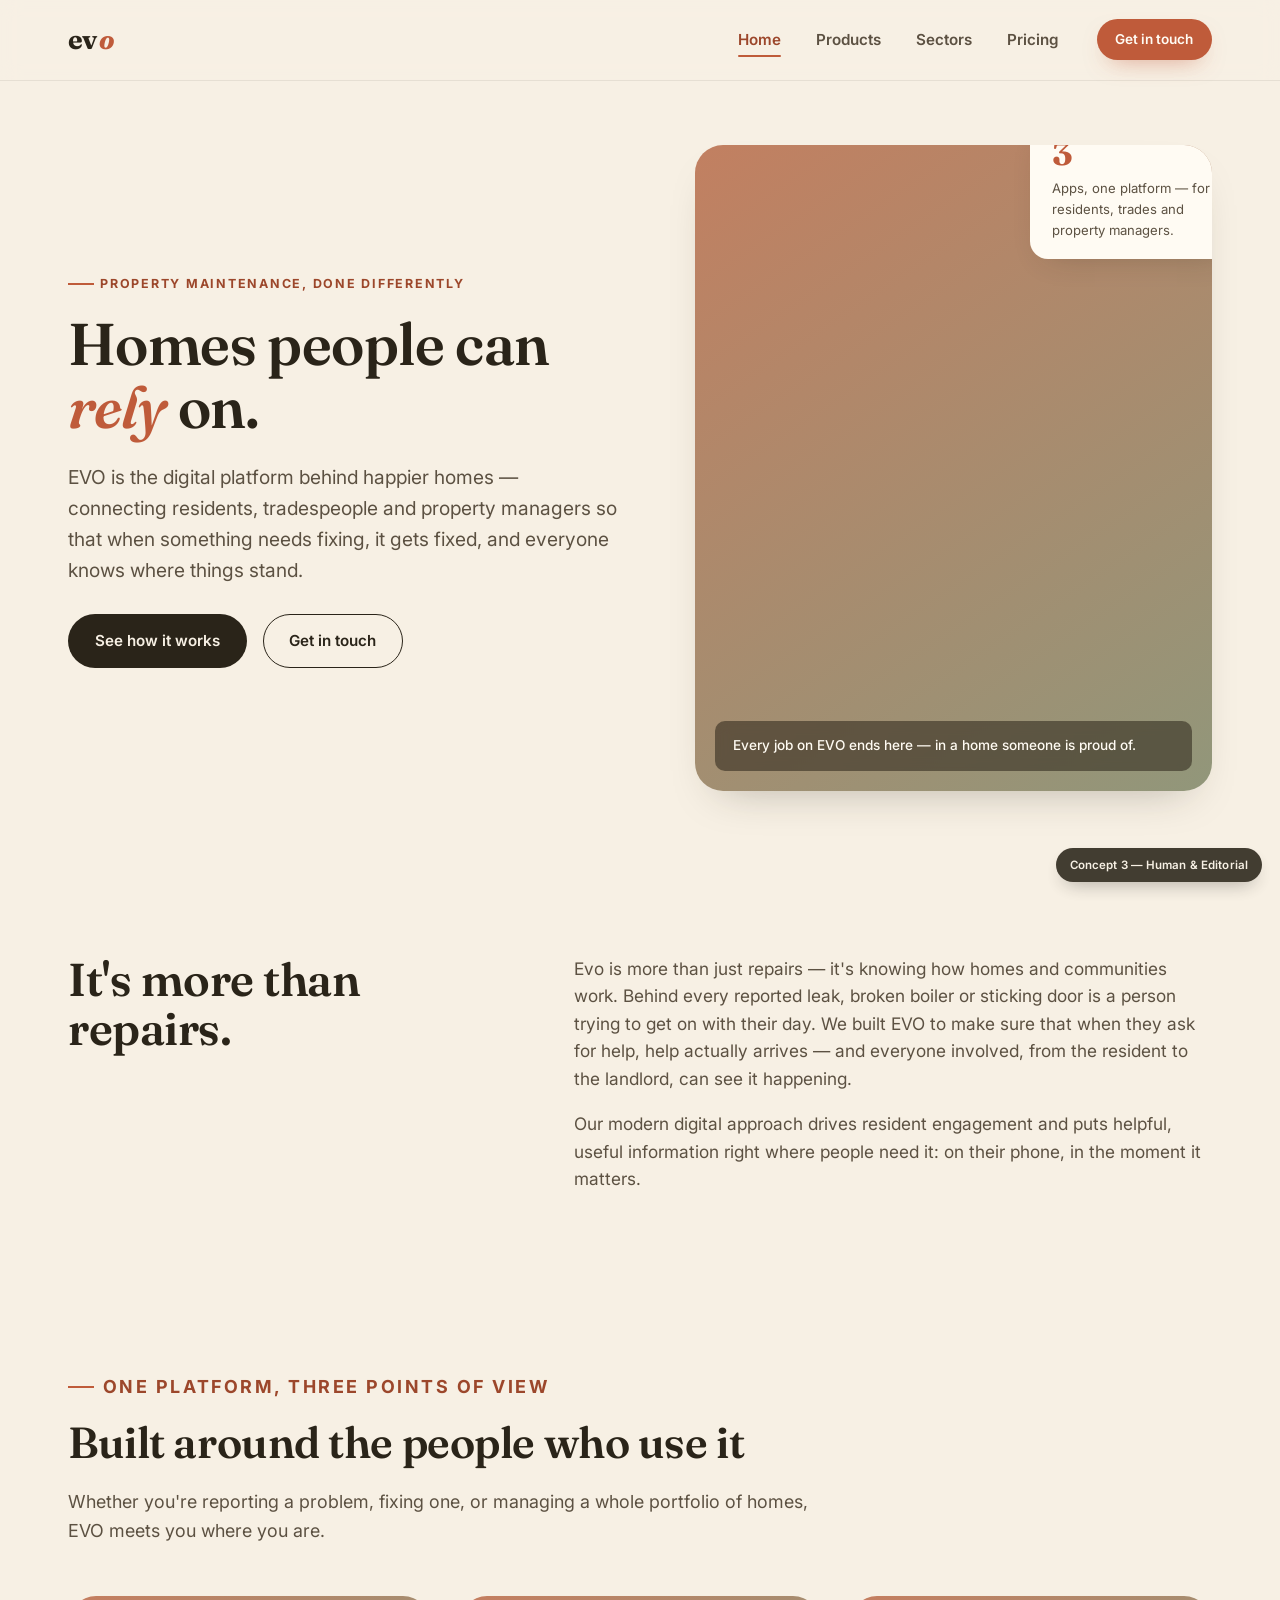
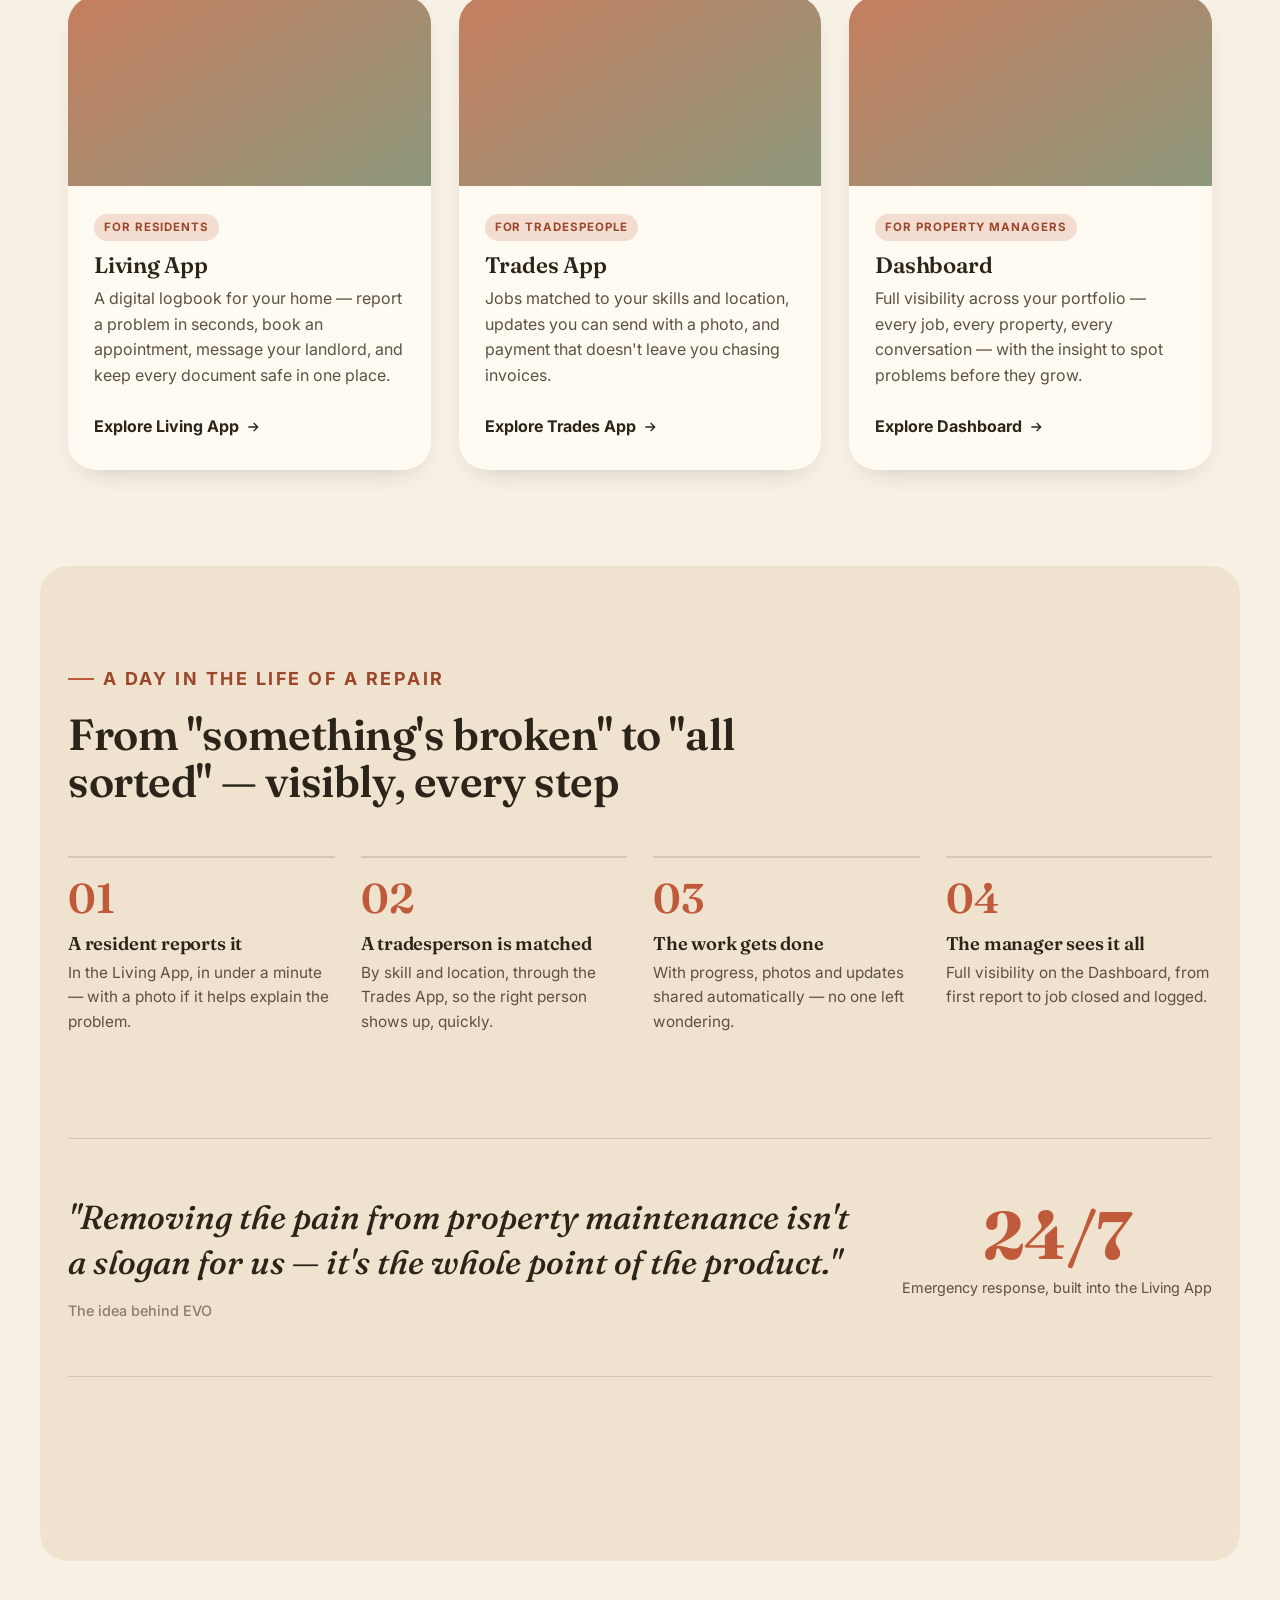
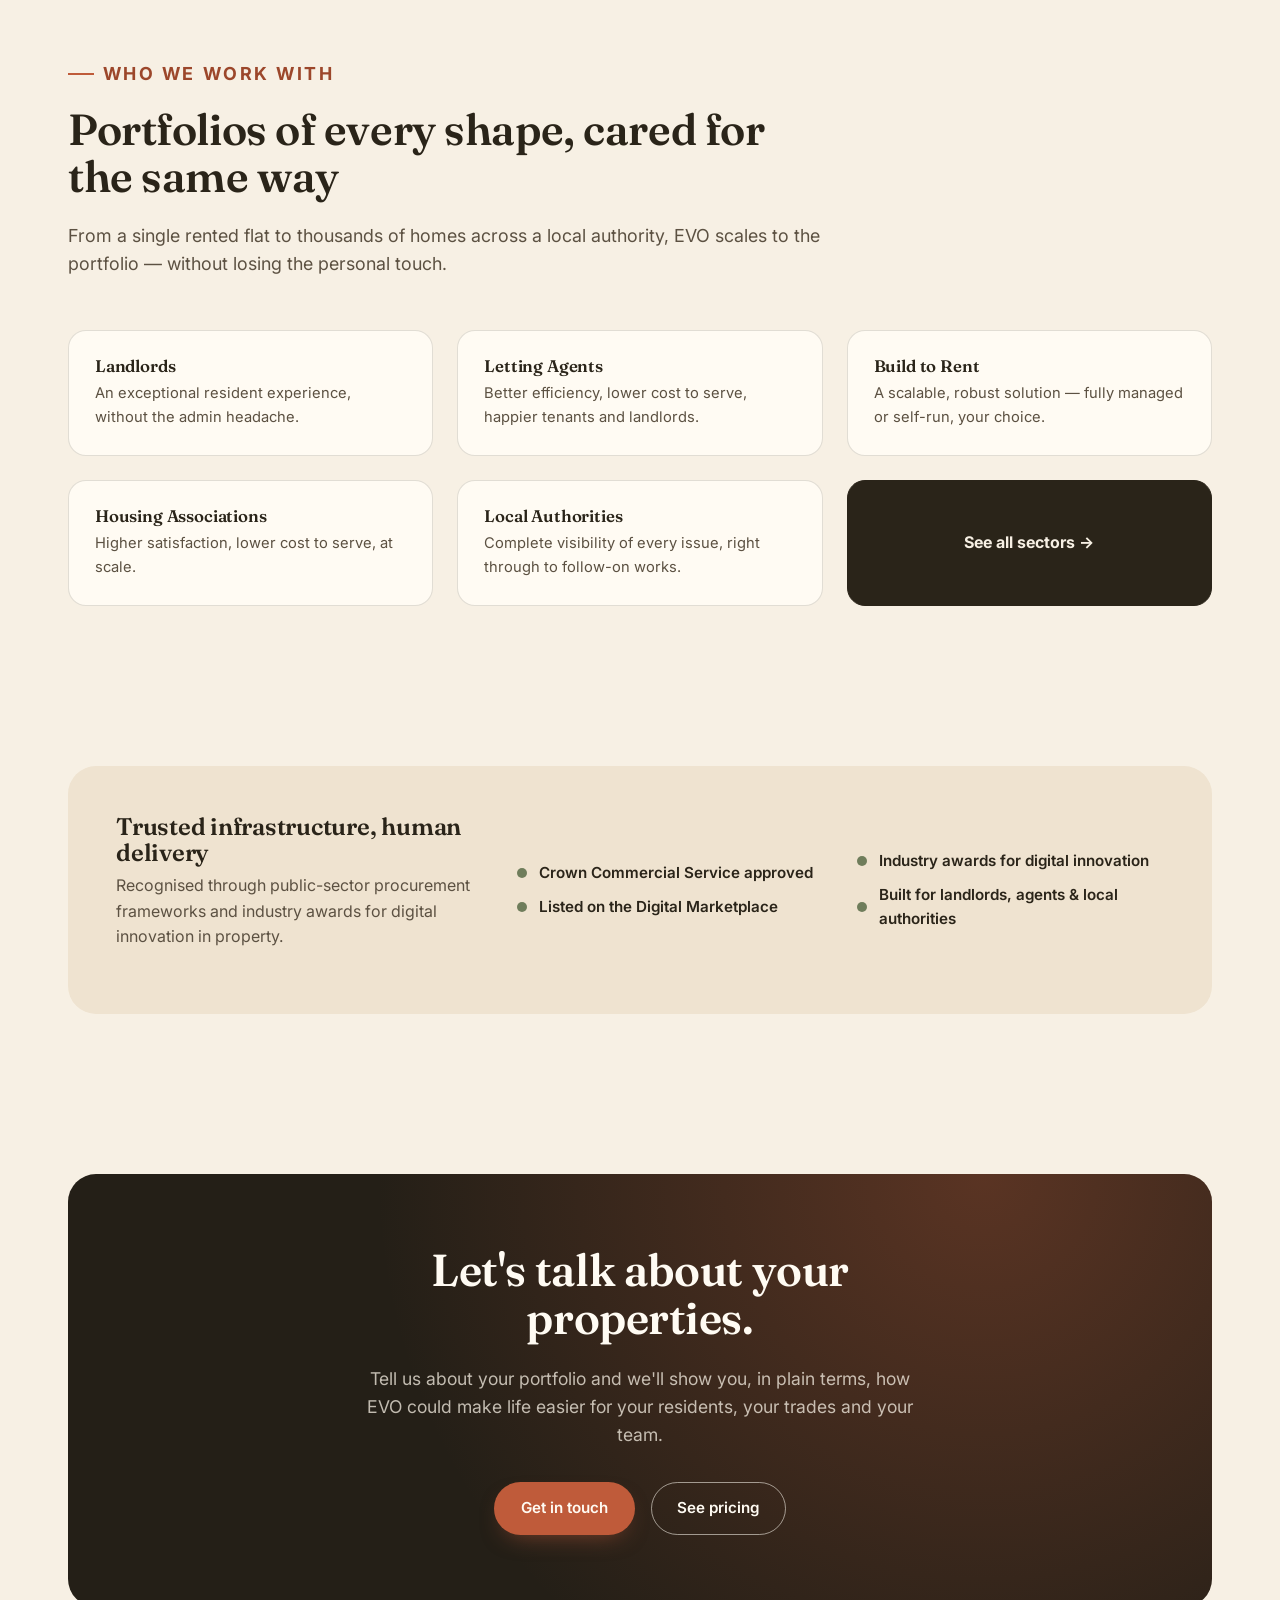
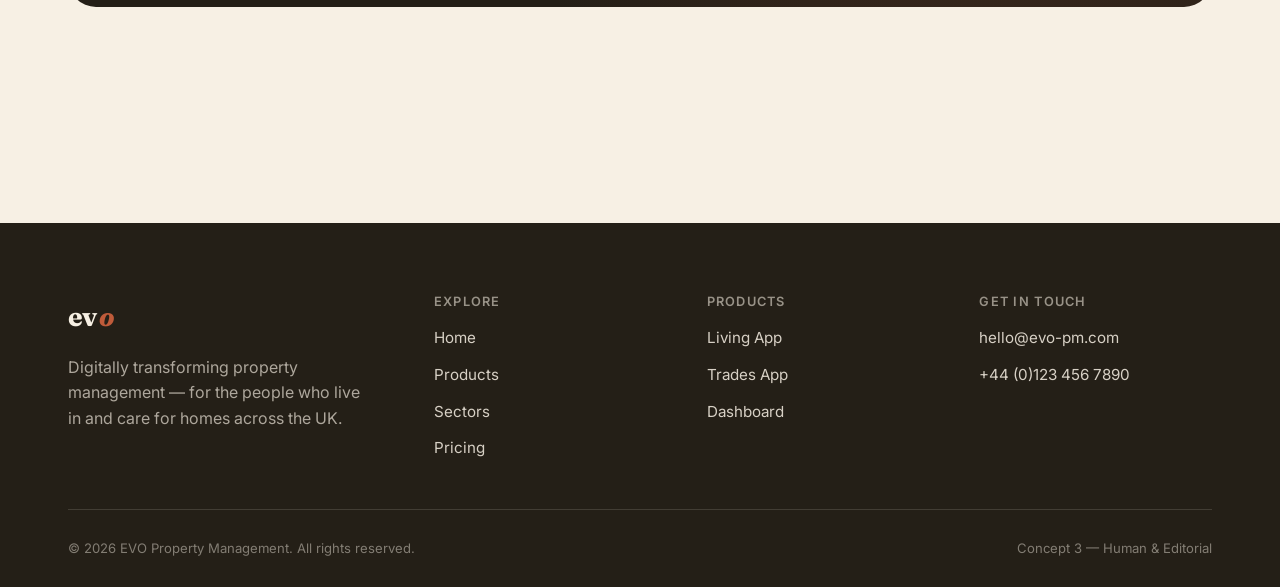
==== index.html @ dd1c665a "Add files via upload" ====
<!doctype html>
<html lang="en-GB">
<head>
  <meta charset="UTF-8" />
  <meta name="viewport" content="width=device-width, initial-scale=1.0" />
  <title>EVO — Homes People Can Rely On</title>
  <meta name="description" content="EVO connects residents, tradespeople and property managers so homes get looked after properly. Living App, Trades App and Dashboard — one simple platform." />
  <link rel="preconnect" href="https://fonts.googleapis.com">
  <link rel="preconnect" href="https://fonts.gstatic.com" crossorigin>
  <link href="https://fonts.googleapis.com/css2?family=Fraunces:ital,opsz,wght@0,9..144,400;0,9..144,500;0,9..144,600;0,9..144,700;1,9..144,500;1,9..144,600&family=Inter:wght@400;500;600;700;800&display=swap" rel="stylesheet">
  <link rel="stylesheet" href="styles.css" />
</head>
<body>

  <header class="site-header">
    <div class="header-inner">
      <a href="index.html" class="logotype" aria-label="EVO home">ev<span>o</span></a>
      <nav class="main-nav" aria-label="Primary">
        <ul class="nav-links">
          <li><a href="index.html" class="active">Home</a></li>
          <li><a href="products.html">Products</a></li>
          <li><a href="sectors.html">Sectors</a></li>
          <li><a href="pricing.html">Pricing</a></li>
        </ul>
        <div class="nav-cta">
          <a href="mailto:hello@evo-pm.com" class="btn btn-primary btn-sm">Get in touch</a>
          <button class="nav-toggle" aria-label="Toggle navigation menu" aria-expanded="false">
            <span></span><span></span><span></span>
          </button>
        </div>
      </nav>
    </div>
  </header>

  <main>

    <!-- HERO -->
    <section class="hero">
      <div class="container hero-grid">
        <div class="hero-copy">
          <p class="eyebrow">Property maintenance, done differently</p>
          <h1>Homes people can <em>rely</em> on.</h1>
          <p class="hero-lede">EVO is the digital platform behind happier homes — connecting residents, tradespeople and property managers so that when something needs fixing, it gets fixed, and everyone knows where things stand.</p>
          <div class="hero-actions">
            <a href="products.html" class="btn btn-dark">See how it works</a>
            <a href="mailto:hello@evo-pm.com" class="btn btn-outline">Get in touch</a>
          </div>
        </div>
        <div class="hero-media">
          <img src="https://images.unsplash.com/photo-1600585154340-be6161a56a0c?auto=format&fit=crop&w=1200&q=80" alt="A warm, sunlit living room in a well-kept home" loading="eager" onerror="this.onerror=null;this.src='data:image/svg+xml,%3Csvg%20xmlns%3D%27http%3A%2F%2Fwww.w3.org%2F2000%2Fsvg%27%20width%3D%271200%27%20height%3D%27800%27%3E%3Cdefs%3E%3ClinearGradient%20id%3D%27g%27%20x1%3D%270%27%20y1%3D%270%27%20x2%3D%271%27%20y2%3D%271%27%3E%3Cstop%20offset%3D%270%25%27%20stop-color%3D%27%23C97C5D%27%2F%3E%3Cstop%20offset%3D%27100%25%27%20stop-color%3D%27%238A9A7E%27%2F%3E%3C%2FlinearGradient%3E%3C%2Fdefs%3E%3Crect%20width%3D%271200%27%20height%3D%27800%27%20fill%3D%27url%28%23g%29%27%2F%3E%3C%2Fsvg%3E';this.style.objectFit='cover';" />
          <div class="media-caption">Every job on EVO ends here — in a home someone is proud of.</div>
          <div class="hero-accent-card">
            <span class="num">3</span>
            <p>Apps, one platform — for residents, trades and property managers.</p>
          </div>
        </div>
      </div>
    </section>

    <!-- INTRO / LEDE -->
    <section class="section-tight">
      <div class="container lede-block reveal">
        <h2>It's more than repairs.</h2>
        <div class="lede-copy">
          <p>Evo is more than just repairs — it's knowing how homes and communities work. Behind every reported leak, broken boiler or sticking door is a person trying to get on with their day. We built EVO to make sure that when they ask for help, help actually arrives — and everyone involved, from the resident to the landlord, can see it happening.</p>
          <p>Our modern digital approach drives resident engagement and puts helpful, useful information right where people need it: on their phone, in the moment it matters.</p>
        </div>
      </div>
    </section>

    <!-- THREE PRODUCTS, HUMAN TERMS -->
    <section class="section">
      <div class="container">
        <div class="section-header reveal">
          <p class="eyebrow">One platform, three points of view</p>
          <h2>Built around the people who use it</h2>
          <p>Whether you're reporting a problem, fixing one, or managing a whole portfolio of homes, EVO meets you where you are.</p>
        </div>

        <div class="trio reveal">
          <article class="trio-card">
            <div class="card-media">
              <img src="https://images.unsplash.com/photo-1521791136064-7986c2920216?auto=format&fit=crop&w=800&q=80" alt="A resident relaxing at home, phone in hand" onerror="this.onerror=null;this.src='data:image/svg+xml,%3Csvg%20xmlns%3D%27http%3A%2F%2Fwww.w3.org%2F2000%2Fsvg%27%20width%3D%271200%27%20height%3D%27800%27%3E%3Cdefs%3E%3ClinearGradient%20id%3D%27g%27%20x1%3D%270%27%20y1%3D%270%27%20x2%3D%271%27%20y2%3D%271%27%3E%3Cstop%20offset%3D%270%25%27%20stop-color%3D%27%23C97C5D%27%2F%3E%3Cstop%20offset%3D%27100%25%27%20stop-color%3D%27%238A9A7E%27%2F%3E%3C%2FlinearGradient%3E%3C%2Fdefs%3E%3Crect%20width%3D%271200%27%20height%3D%27800%27%20fill%3D%27url%28%23g%29%27%2F%3E%3C%2Fsvg%3E';this.style.objectFit='cover';" />
            </div>
            <div class="card-body">
              <span class="tag">For residents</span>
              <h3>Living App</h3>
              <p>A digital logbook for your home — report a problem in seconds, book an appointment, message your landlord, and keep every document safe in one place.</p>
              <a class="card-link" href="products.html">Explore Living App
                <svg width="16" height="16" viewBox="0 0 24 24" fill="none" stroke="currentColor" stroke-width="2"><path d="M5 12h14M13 6l6 6-6 6"/></svg>
              </a>
            </div>
          </article>

          <article class="trio-card">
            <div class="card-media">
              <img src="https://images.unsplash.com/photo-1560518883-ce09059eeffa?auto=format&fit=crop&w=800&q=80" alt="A tradesperson's hands using tools on a repair job" onerror="this.onerror=null;this.src='data:image/svg+xml,%3Csvg%20xmlns%3D%27http%3A%2F%2Fwww.w3.org%2F2000%2Fsvg%27%20width%3D%271200%27%20height%3D%27800%27%3E%3Cdefs%3E%3ClinearGradient%20id%3D%27g%27%20x1%3D%270%27%20y1%3D%270%27%20x2%3D%271%27%20y2%3D%271%27%3E%3Cstop%20offset%3D%270%25%27%20stop-color%3D%27%23C97C5D%27%2F%3E%3Cstop%20offset%3D%27100%25%27%20stop-color%3D%27%238A9A7E%27%2F%3E%3C%2FlinearGradient%3E%3C%2Fdefs%3E%3Crect%20width%3D%271200%27%20height%3D%27800%27%20fill%3D%27url%28%23g%29%27%2F%3E%3C%2Fsvg%3E';this.style.objectFit='cover';" />
            </div>
            <div class="card-body">
              <span class="tag">For tradespeople</span>
              <h3>Trades App</h3>
              <p>Jobs matched to your skills and location, updates you can send with a photo, and payment that doesn't leave you chasing invoices.</p>
              <a class="card-link" href="products.html">Explore Trades App
                <svg width="16" height="16" viewBox="0 0 24 24" fill="none" stroke="currentColor" stroke-width="2"><path d="M5 12h14M13 6l6 6-6 6"/></svg>
              </a>
            </div>
          </article>

          <article class="trio-card">
            <div class="card-media">
              <img src="https://images.unsplash.com/photo-1556909212-d5b604d0c90d?auto=format&fit=crop&w=800&q=80" alt="A bright, well-organised home office interior" onerror="this.onerror=null;this.src='data:image/svg+xml,%3Csvg%20xmlns%3D%27http%3A%2F%2Fwww.w3.org%2F2000%2Fsvg%27%20width%3D%271200%27%20height%3D%27800%27%3E%3Cdefs%3E%3ClinearGradient%20id%3D%27g%27%20x1%3D%270%27%20y1%3D%270%27%20x2%3D%271%27%20y2%3D%271%27%3E%3Cstop%20offset%3D%270%25%27%20stop-color%3D%27%23C97C5D%27%2F%3E%3Cstop%20offset%3D%27100%25%27%20stop-color%3D%27%238A9A7E%27%2F%3E%3C%2FlinearGradient%3E%3C%2Fdefs%3E%3Crect%20width%3D%271200%27%20height%3D%27800%27%20fill%3D%27url%28%23g%29%27%2F%3E%3C%2Fsvg%3E';this.style.objectFit='cover';" />
            </div>
            <div class="card-body">
              <span class="tag">For property managers</span>
              <h3>Dashboard</h3>
              <p>Full visibility across your portfolio — every job, every property, every conversation — with the insight to spot problems before they grow.</p>
              <a class="card-link" href="products.html">Explore Dashboard
                <svg width="16" height="16" viewBox="0 0 24 24" fill="none" stroke="currentColor" stroke-width="2"><path d="M5 12h14M13 6l6 6-6 6"/></svg>
              </a>
            </div>
          </article>
        </div>
      </div>
    </section>

    <!-- HOW IT WORKS -->
    <section class="section" style="background: var(--cream-deep); border-radius: var(--radius-lg); max-width: 1200px; margin: 0 auto;">
      <div class="container">
        <div class="section-header reveal">
          <p class="eyebrow">A day in the life of a repair</p>
          <h2>From "something's broken" to "all sorted" — visibly, every step</h2>
        </div>
        <div class="story-steps reveal">
          <div class="story-step">
            <span class="step-num">01</span>
            <h3>A resident reports it</h3>
            <p>In the Living App, in under a minute — with a photo if it helps explain the problem.</p>
          </div>
          <div class="story-step">
            <span class="step-num">02</span>
            <h3>A tradesperson is matched</h3>
            <p>By skill and location, through the Trades App, so the right person shows up, quickly.</p>
          </div>
          <div class="story-step">
            <span class="step-num">03</span>
            <h3>The work gets done</h3>
            <p>With progress, photos and updates shared automatically — no one left wondering.</p>
          </div>
          <div class="story-step">
            <span class="step-num">04</span>
            <h3>The manager sees it all</h3>
            <p>Full visibility on the Dashboard, from first report to job closed and logged.</p>
          </div>
        </div>

        <div class="pull-quote reveal">
          <blockquote>"Removing the pain from property maintenance isn't a slogan for us — it's the whole point of the product."
            <cite>The idea behind EVO</cite>
          </blockquote>
          <div class="stat">
            <span class="num">24/7</span>
            <p>Emergency response, built into the Living App</p>
          </div>
        </div>
      </div>
    </section>

    <!-- SECTORS -->
    <section class="section">
      <div class="container">
        <div class="section-header reveal">
          <p class="eyebrow">Who we work with</p>
          <h2>Portfolios of every shape, cared for the same way</h2>
          <p>From a single rented flat to thousands of homes across a local authority, EVO scales to the portfolio — without losing the personal touch.</p>
        </div>
        <div class="sector-grid-cards reveal">
          <a class="sector-mini-card" href="sectors.html">
            <h4>Landlords</h4>
            <p>An exceptional resident experience, without the admin headache.</p>
          </a>
          <a class="sector-mini-card" href="sectors.html">
            <h4>Letting Agents</h4>
            <p>Better efficiency, lower cost to serve, happier tenants and landlords.</p>
          </a>
          <a class="sector-mini-card" href="sectors.html">
            <h4>Build to Rent</h4>
            <p>A scalable, robust solution — fully managed or self-run, your choice.</p>
          </a>
          <a class="sector-mini-card" href="sectors.html">
            <h4>Housing Associations</h4>
            <p>Higher satisfaction, lower cost to serve, at scale.</p>
          </a>
          <a class="sector-mini-card" href="sectors.html">
            <h4>Local Authorities</h4>
            <p>Complete visibility of every issue, right through to follow-on works.</p>
          </a>
          <a class="sector-mini-card" href="sectors.html" style="display:flex; align-items:center; justify-content:center; background: var(--ink); color: var(--cream); border-color: var(--ink);">
            <span style="font-weight:700;">See all sectors →</span>
          </a>
        </div>
      </div>
    </section>

    <!-- TRUST -->
    <section class="section-tight">
      <div class="container">
        <div class="trust-strip reveal">
          <div class="trust-copy">
            <h3>Trusted infrastructure, human delivery</h3>
            <p>Recognised through public-sector procurement frameworks and industry awards for digital innovation in property.</p>
          </div>
          <div class="trust-badges">
            <div class="trust-badge"><span class="dot"></span> Crown Commercial Service approved</div>
            <div class="trust-badge"><span class="dot"></span> Listed on the Digital Marketplace</div>
          </div>
          <div class="trust-badges">
            <div class="trust-badge"><span class="dot"></span> Industry awards for digital innovation</div>
            <div class="trust-badge"><span class="dot"></span> Built for landlords, agents &amp; local authorities</div>
          </div>
        </div>
      </div>
    </section>

    <!-- CTA -->
    <section class="section">
      <div class="container">
        <div class="cta-band reveal">
          <h2>Let's talk about your properties.</h2>
          <p>Tell us about your portfolio and we'll show you, in plain terms, how EVO could make life easier for your residents, your trades and your team.</p>
          <div class="cta-actions">
            <a href="mailto:hello@evo-pm.com" class="btn btn-primary">Get in touch</a>
            <a href="pricing.html" class="btn btn-outline-light">See pricing</a>
          </div>
        </div>
      </div>
    </section>

  </main>

  <footer class="site-footer">
    <div class="container">
      <div class="footer-top">
        <div class="footer-brand">
          <a href="index.html" class="logotype">ev<span>o</span></a>
          <p>Digitally transforming property management — for the people who live in and care for homes across the UK.</p>
        </div>
        <div class="footer-col">
          <h4>Explore</h4>
          <ul>
            <li><a href="index.html">Home</a></li>
            <li><a href="products.html">Products</a></li>
            <li><a href="sectors.html">Sectors</a></li>
            <li><a href="pricing.html">Pricing</a></li>
          </ul>
        </div>
        <div class="footer-col">
          <h4>Products</h4>
          <ul>
            <li><a href="products.html#living">Living App</a></li>
            <li><a href="products.html#trades">Trades App</a></li>
            <li><a href="products.html#dashboard">Dashboard</a></li>
          </ul>
        </div>
        <div class="footer-col">
          <h4>Get in touch</h4>
          <ul>
            <li><a href="mailto:hello@evo-pm.com">hello@evo-pm.com</a></li>
            <li><a href="tel:+441234567890">+44 (0)123 456 7890</a></li>
          </ul>
        </div>
      </div>
      <div class="footer-bottom">
        <span>© 2026 EVO Property Management. All rights reserved.</span>
        <span>Concept 3 — Human &amp; Editorial</span>
      </div>
    </div>
  </footer>

  <div class="concept-badge">Concept 3 — Human &amp; Editorial</div>

  <script src="script.js"></script>
</body>
</html>
---- styles.css ----
/* ==========================================================================
   EVO — Concept 3: Human & Editorial
   ========================================================================== */

:root {
  --cream: #f7f0e4;
  --cream-deep: #efe3d0;
  --paper: #fffbf3;
  --ink: #2a2419;
  --ink-soft: #5c5142;
  --ink-faint: #8a7d6a;
  --line: rgba(42, 36, 25, 0.14);
  --line-soft: rgba(42, 36, 25, 0.08);
  --terracotta: #bf5b3a;
  --terracotta-dark: #9c472b;
  --terracotta-tint: #f3ddd0;
  --sage: #6f7d5b;
  --sage-dark: #545f42;
  --sage-tint: #dfe4d2;
  --ink-dark-bg: #241f17;
  --shadow-soft: 0 20px 45px -25px rgba(42, 36, 25, 0.35);
  --shadow-card: 0 12px 30px -18px rgba(42, 36, 25, 0.3);
  --radius-lg: 28px;
  --radius-md: 18px;
  --radius-sm: 10px;
  --font-display: "Fraunces", "Iowan Old Style", Georgia, serif;
  --font-body: "Inter", -apple-system, BlinkMacSystemFont, "Segoe UI", sans-serif;
}

* { box-sizing: border-box; }
html { scroll-behavior: smooth; }

body {
  margin: 0;
  background: var(--cream);
  color: var(--ink);
  font-family: var(--font-body);
  font-size: 16px;
  line-height: 1.6;
  -webkit-font-smoothing: antialiased;
}

img { max-width: 100%; display: block; }

a { color: inherit; text-decoration: none; }

h1, h2, h3, h4 {
  font-family: var(--font-display);
  font-weight: 600;
  line-height: 1.08;
  margin: 0 0 0.5em;
  letter-spacing: -0.01em;
  color: var(--ink);
}

p { margin: 0 0 1em; color: var(--ink-soft); }

.eyebrow {
  display: inline-flex;
  align-items: center;
  gap: 0.5em;
  font-family: var(--font-body);
  font-size: 0.78rem;
  font-weight: 700;
  text-transform: uppercase;
  letter-spacing: 0.14em;
  color: var(--terracotta-dark);
  margin-bottom: 1.1rem;
}
.eyebrow::before {
  content: "";
  width: 26px;
  height: 2px;
  background: var(--terracotta);
  display: inline-block;
}

.container {
  width: 100%;
  max-width: 1200px;
  margin: 0 auto;
  padding: 0 28px;
}

section { position: relative; }

/* Focus states */
a:focus-visible, button:focus-visible, input:focus-visible, textarea:focus-visible {
  outline: 3px solid var(--terracotta);
  outline-offset: 3px;
}

/* ---------------------------------- Buttons ---------------------------------- */
.btn {
  display: inline-flex;
  align-items: center;
  justify-content: center;
  gap: 0.5em;
  padding: 0.9em 1.7em;
  border-radius: 100px;
  font-family: var(--font-body);
  font-weight: 600;
  font-size: 0.95rem;
  border: 1px solid transparent;
  cursor: pointer;
  transition: transform 0.2s ease, background 0.2s ease, color 0.2s ease, box-shadow 0.2s ease;
  white-space: nowrap;
}
.btn-primary {
  background: var(--terracotta);
  color: var(--paper);
  box-shadow: 0 10px 24px -12px rgba(191, 91, 58, 0.65);
}
.btn-primary:hover { background: var(--terracotta-dark); transform: translateY(-2px); }

.btn-dark {
  background: var(--ink);
  color: var(--cream);
}
.btn-dark:hover { background: var(--ink-dark-bg); transform: translateY(-2px); }

.btn-outline {
  background: transparent;
  border-color: var(--ink);
  color: var(--ink);
}
.btn-outline:hover { background: var(--ink); color: var(--cream); }

.btn-outline-light {
  background: transparent;
  border-color: rgba(255, 251, 243, 0.55);
  color: var(--paper);
}
.btn-outline-light:hover { background: rgba(255, 251, 243, 0.14); }

.btn-sm { padding: 0.65em 1.3em; font-size: 0.85rem; }

/* ---------------------------------- Header ---------------------------------- */
.site-header {
  position: sticky;
  top: 0;
  z-index: 100;
  background: rgba(247, 240, 228, 0.88);
  backdrop-filter: blur(10px);
  -webkit-backdrop-filter: blur(10px);
  border-bottom: 1px solid var(--line-soft);
}

.header-inner {
  display: flex;
  align-items: center;
  justify-content: space-between;
  padding: 18px 28px;
  max-width: 1200px;
  margin: 0 auto;
}

.logotype {
  font-family: var(--font-display);
  font-weight: 700;
  font-size: 1.7rem;
  letter-spacing: -0.02em;
  color: var(--ink);
  display: flex;
  align-items: baseline;
  gap: 2px;
}
.logotype span { color: var(--terracotta); font-style: italic; }

.main-nav {
  display: flex;
  align-items: center;
  gap: 2.4rem;
}

.nav-links {
  display: flex;
  gap: 2.2rem;
  list-style: none;
  margin: 0;
  padding: 0;
}

.nav-links a {
  font-size: 0.95rem;
  font-weight: 600;
  color: var(--ink-soft);
  position: relative;
  padding: 6px 0;
  transition: color 0.2s ease;
}
.nav-links a:hover, .nav-links a.active { color: var(--terracotta-dark); }
.nav-links a.active::after {
  content: "";
  position: absolute;
  left: 0; right: 0; bottom: -2px;
  height: 2px;
  background: var(--terracotta);
  border-radius: 2px;
}

.nav-cta { display: flex; align-items: center; gap: 1rem; }

.nav-toggle {
  display: none;
  background: none;
  border: none;
  cursor: pointer;
  padding: 8px;
  flex-direction: column;
  gap: 5px;
}
.nav-toggle span {
  display: block;
  width: 24px;
  height: 2px;
  background: var(--ink);
  border-radius: 2px;
  transition: transform 0.25s ease, opacity 0.25s ease;
}
.nav-toggle[aria-expanded="true"] span:nth-child(1) { transform: translateY(7px) rotate(45deg); }
.nav-toggle[aria-expanded="true"] span:nth-child(2) { opacity: 0; }
.nav-toggle[aria-expanded="true"] span:nth-child(3) { transform: translateY(-7px) rotate(-45deg); }

/* ---------------------------------- Footer ---------------------------------- */
.site-footer {
  background: var(--ink-dark-bg);
  color: var(--cream-deep);
  padding: 72px 0 28px;
  margin-top: 120px;
}
.footer-top {
  display: grid;
  grid-template-columns: 1.4fr 1fr 1fr 1fr;
  gap: 40px;
  padding-bottom: 48px;
  border-bottom: 1px solid rgba(247, 240, 228, 0.14);
}
.footer-brand .logotype { color: var(--cream); }
.footer-brand p { color: rgba(247, 240, 228, 0.65); max-width: 30ch; margin-top: 1rem; }
.footer-col h4 {
  font-family: var(--font-body);
  font-size: 0.8rem;
  text-transform: uppercase;
  letter-spacing: 0.1em;
  color: rgba(247, 240, 228, 0.55);
  margin-bottom: 1rem;
}
.footer-col ul { list-style: none; margin: 0; padding: 0; display: flex; flex-direction: column; gap: 0.7rem; }
.footer-col a { color: rgba(247, 240, 228, 0.85); font-size: 0.95rem; transition: color 0.2s ease; }
.footer-col a:hover { color: var(--terracotta); }
.footer-bottom {
  display: flex;
  justify-content: space-between;
  align-items: center;
  padding-top: 28px;
  font-size: 0.82rem;
  color: rgba(247, 240, 228, 0.45);
  flex-wrap: wrap;
  gap: 10px;
}

/* ---------------------------------- Hero ---------------------------------- */
.hero {
  padding: 64px 0 100px;
}
.hero-grid {
  display: grid;
  grid-template-columns: 1.05fr 0.95fr;
  gap: 56px;
  align-items: center;
}
.hero h1 {
  font-size: clamp(2.4rem, 4.6vw, 4rem);
  margin-bottom: 0.4em;
}
.hero h1 em {
  font-style: italic;
  color: var(--terracotta);
}
.hero-lede {
  font-size: 1.2rem;
  color: var(--ink-soft);
  max-width: 46ch;
  margin-bottom: 1.8rem;
}
.hero-actions { display: flex; gap: 1rem; flex-wrap: wrap; }

.hero-media {
  position: relative;
  border-radius: var(--radius-lg);
  overflow: hidden;
  box-shadow: var(--shadow-soft);
  aspect-ratio: 4 / 5;
}
.hero-media img { width: 100%; height: 100%; object-fit: cover; }
.hero-media .media-caption {
  position: absolute;
  left: 20px;
  bottom: 20px;
  right: 20px;
  background: rgba(42, 36, 25, 0.55);
  backdrop-filter: blur(6px);
  color: var(--paper);
  padding: 14px 18px;
  border-radius: var(--radius-sm);
  font-size: 0.85rem;
  font-weight: 500;
}
.hero-accent-card {
  position: absolute;
  top: -28px;
  right: -28px;
  background: var(--paper);
  border-radius: var(--radius-md);
  box-shadow: var(--shadow-card);
  padding: 18px 22px;
  max-width: 210px;
}
.hero-accent-card .num {
  font-family: var(--font-display);
  font-size: 2.2rem;
  font-weight: 700;
  color: var(--terracotta);
  line-height: 1;
}
.hero-accent-card p { font-size: 0.82rem; margin: 6px 0 0; color: var(--ink-soft); }

/* generic media block for interior pages */
.photo-block {
  position: relative;
  border-radius: var(--radius-lg);
  overflow: hidden;
  box-shadow: var(--shadow-card);
}
.photo-block img { width: 100%; height: 100%; object-fit: cover; display: block; }

.texture-block {
  border-radius: var(--radius-lg);
  box-shadow: var(--shadow-card);
  position: relative;
  overflow: hidden;
  min-height: 260px;
}
.texture-block::after {
  content: "";
  position: absolute;
  inset: 0;
  background-image: radial-gradient(circle at 20% 20%, rgba(255,255,255,0.25), transparent 55%);
}
.texture-sage { background: linear-gradient(150deg, var(--sage) 0%, #4d5940 100%); }
.texture-terracotta { background: linear-gradient(150deg, var(--terracotta) 0%, #7c3d24 100%); }
.texture-cream { background: linear-gradient(150deg, var(--cream-deep) 0%, #d9c9a8 100%); }

/* ---------------------------------- Intro / lead sections ---------------------------------- */
.section { padding: 96px 0; }
.section-tight { padding: 64px 0; }
.section-header { max-width: 760px; margin-bottom: 3.2rem; }
.section-header h2 { font-size: clamp(1.9rem, 3.4vw, 2.8rem); }
.section-header p { font-size: 1.12rem; }
.center { text-align: center; margin-left: auto; margin-right: auto; }

.lede-block {
  display: grid;
  grid-template-columns: 0.7fr 1fr;
  gap: 60px;
  align-items: start;
}
.lede-block h2 { font-size: clamp(2rem, 3.6vw, 2.9rem); }
.lede-block .lede-copy p { font-size: 1.08rem; }

/* ---------------------------------- Product / audience cards ---------------------------------- */
.trio {
  display: grid;
  grid-template-columns: repeat(3, 1fr);
  gap: 28px;
}
.trio-card {
  background: var(--paper);
  border-radius: var(--radius-lg);
  overflow: hidden;
  box-shadow: var(--shadow-card);
  display: flex;
  flex-direction: column;
  transition: transform 0.25s ease, box-shadow 0.25s ease;
}
.trio-card:hover { transform: translateY(-6px); }
.trio-card .card-media { height: 190px; overflow: hidden; }
.trio-card .card-media img { width: 100%; height: 100%; object-fit: cover; }
.trio-card .card-body { padding: 28px 26px 30px; flex: 1; display: flex; flex-direction: column; }
.trio-card .tag {
  display: inline-block;
  font-size: 0.72rem;
  font-weight: 700;
  text-transform: uppercase;
  letter-spacing: 0.08em;
  color: var(--terracotta-dark);
  background: var(--terracotta-tint);
  padding: 4px 10px;
  border-radius: 100px;
  margin-bottom: 12px;
  width: fit-content;
}
.trio-card h3 { font-size: 1.4rem; margin-bottom: 0.4em; }
.trio-card p { flex: 1; }
.trio-card .card-link {
  font-weight: 700;
  color: var(--ink);
  display: inline-flex;
  align-items: center;
  gap: 6px;
  margin-top: 10px;
}
.trio-card .card-link svg { transition: transform 0.2s ease; }
.trio-card:hover .card-link svg { transform: translateX(4px); }

/* ---------------------------------- How it works / story steps ---------------------------------- */
.story-steps {
  display: grid;
  grid-template-columns: repeat(4, 1fr);
  gap: 26px;
  counter-reset: step;
}
.story-step {
  position: relative;
  padding-top: 20px;
  border-top: 2px solid var(--line);
}
.story-step .step-num {
  font-family: var(--font-display);
  font-size: 2.6rem;
  color: var(--terracotta);
  line-height: 1;
  display: block;
  margin-bottom: 14px;
  font-weight: 600;
}
.story-step h3 { font-size: 1.15rem; margin-bottom: 0.4em; }
.story-step p { font-size: 0.96rem; }

.pull-quote {
  margin: 88px 0;
  padding: 56px 0;
  border-top: 1px solid var(--line);
  border-bottom: 1px solid var(--line);
  display: grid;
  grid-template-columns: 1fr auto;
  gap: 40px;
  align-items: center;
}
.pull-quote blockquote {
  font-family: var(--font-display);
  font-size: clamp(1.5rem, 2.6vw, 2.2rem);
  font-weight: 500;
  font-style: italic;
  color: var(--ink);
  margin: 0;
  line-height: 1.35;
}
.pull-quote cite {
  display: block;
  font-style: normal;
  font-family: var(--font-body);
  font-size: 0.9rem;
  color: var(--ink-faint);
  margin-top: 16px;
}
.pull-quote .stat {
  text-align: center;
  min-width: 180px;
}
.pull-quote .stat .num {
  font-family: var(--font-display);
  font-size: 4.2rem;
  font-weight: 700;
  color: var(--terracotta);
  line-height: 1;
}
.pull-quote .stat p { margin-top: 8px; font-size: 0.9rem; color: var(--ink-soft); }

/* ---------------------------------- Sectors ---------------------------------- */
.sector-list {
  display: flex;
  flex-direction: column;
  gap: 0;
}
.sector-row {
  display: grid;
  grid-template-columns: 90px 1fr 1.1fr;
  gap: 36px;
  align-items: center;
  padding: 40px 0;
  border-bottom: 1px solid var(--line);
}
.sector-row:first-child { border-top: 1px solid var(--line); }
.sector-index {
  font-family: var(--font-display);
  font-size: 2.4rem;
  color: var(--ink-faint);
  font-weight: 600;
}
.sector-row h3 { font-size: 1.5rem; margin-bottom: 0; }
.sector-row .sector-copy p { margin-bottom: 0; font-size: 1.02rem; }
.sector-tile {
  border-radius: var(--radius-md);
  height: 100%;
  min-height: 90px;
}

.sector-grid-cards {
  display: grid;
  grid-template-columns: repeat(3, 1fr);
  gap: 24px;
  margin-top: 20px;
}
.sector-mini-card {
  background: var(--paper);
  border: 1px solid var(--line);
  border-radius: var(--radius-md);
  padding: 26px;
  transition: transform 0.2s ease, border-color 0.2s ease;
}
.sector-mini-card:hover { transform: translateY(-4px); border-color: var(--terracotta); }
.sector-mini-card h4 { font-size: 1.05rem; margin-bottom: 0.4em; }
.sector-mini-card p { font-size: 0.92rem; margin-bottom: 0; }

/* ---------------------------------- Trust / credentials ---------------------------------- */
.trust-strip {
  background: var(--cream-deep);
  border-radius: var(--radius-lg);
  padding: 48px;
  display: grid;
  grid-template-columns: 1.2fr 1fr 1fr;
  gap: 32px;
  align-items: center;
}
.trust-strip .trust-copy h3 { font-size: 1.5rem; margin-bottom: 0.3em; }
.trust-badges { display: flex; flex-direction: column; gap: 10px; }
.trust-badge {
  display: flex;
  align-items: center;
  gap: 12px;
  font-weight: 600;
  font-size: 0.95rem;
  color: var(--ink);
}
.trust-badge .dot {
  width: 10px; height: 10px; border-radius: 50%;
  background: var(--sage);
  flex-shrink: 0;
}

/* ---------------------------------- CTA band ---------------------------------- */
.cta-band {
  background: var(--ink-dark-bg);
  color: var(--cream);
  border-radius: var(--radius-lg);
  padding: 72px 56px;
  text-align: center;
  position: relative;
  overflow: hidden;
}
.cta-band::before {
  content: "";
  position: absolute;
  inset: 0;
  background: radial-gradient(circle at 80% 0%, rgba(191, 91, 58, 0.35), transparent 60%);
}
.cta-band > * { position: relative; }
.cta-band h2 { color: var(--paper); font-size: clamp(1.9rem, 3.6vw, 2.8rem); max-width: 20ch; margin: 0 auto 0.5em; }
.cta-band p { color: rgba(247, 240, 228, 0.75); font-size: 1.1rem; max-width: 50ch; margin: 0 auto 2rem; }
.cta-actions { display: flex; gap: 1rem; justify-content: center; flex-wrap: wrap; }

/* ---------------------------------- Products page detail sections ---------------------------------- */
.product-detail {
  display: grid;
  grid-template-columns: 1fr 1fr;
  gap: 64px;
  align-items: center;
  padding: 80px 0;
  border-bottom: 1px solid var(--line);
}
.product-detail:last-of-type { border-bottom: none; }
.product-detail.reverse .product-media { order: 2; }
.product-detail.reverse .product-copy { order: 1; }
.product-media { border-radius: var(--radius-lg); overflow: hidden; box-shadow: var(--shadow-card); aspect-ratio: 5/4; }
.product-media img { width: 100%; height: 100%; object-fit: cover; }
.product-copy h2 { font-size: clamp(1.8rem, 3vw, 2.5rem); }
.product-copy .lede { font-size: 1.12rem; color: var(--ink-soft); margin-bottom: 1.6rem; }
.feature-tags { display: flex; flex-wrap: wrap; gap: 10px; margin-top: 1.6rem; list-style: none; padding: 0; }
.feature-tags li {
  background: var(--paper);
  border: 1px solid var(--line);
  padding: 9px 16px;
  border-radius: 100px;
  font-size: 0.88rem;
  font-weight: 600;
  color: var(--ink);
  display: flex;
  align-items: center;
  gap: 8px;
}
.feature-tags li::before {
  content: "";
  width: 6px; height: 6px; border-radius: 50%;
  background: var(--terracotta);
  display: inline-block;
}

/* ---------------------------------- Pricing ---------------------------------- */
.pricing-toggle {
  display: inline-flex;
  align-items: center;
  gap: 14px;
  background: var(--paper);
  border: 1px solid var(--line);
  padding: 8px;
  border-radius: 100px;
  margin: 0 auto 3rem;
}
.pricing-toggle button {
  border: none;
  background: transparent;
  padding: 10px 22px;
  border-radius: 100px;
  font-weight: 700;
  font-size: 0.92rem;
  cursor: pointer;
  color: var(--ink-soft);
  font-family: var(--font-body);
  transition: background 0.2s ease, color 0.2s ease;
}
.pricing-toggle button.active { background: var(--ink); color: var(--cream); }
.pricing-toggle .save-tag {
  font-size: 0.72rem;
  background: var(--sage-tint);
  color: var(--sage-dark);
  padding: 2px 8px;
  border-radius: 100px;
  margin-left: 6px;
  font-weight: 700;
}

.pricing-grid {
  display: grid;
  grid-template-columns: repeat(3, 1fr);
  gap: 26px;
}
.price-card {
  background: var(--paper);
  border: 1px solid var(--line);
  border-radius: var(--radius-lg);
  padding: 40px 32px;
  display: flex;
  flex-direction: column;
  position: relative;
}
.price-card.featured {
  border-color: var(--terracotta);
  box-shadow: var(--shadow-soft);
  transform: translateY(-8px);
}
.price-card .featured-flag {
  position: absolute;
  top: -14px;
  left: 32px;
  background: var(--terracotta);
  color: var(--paper);
  font-size: 0.72rem;
  font-weight: 700;
  text-transform: uppercase;
  letter-spacing: 0.06em;
  padding: 6px 14px;
  border-radius: 100px;
}
.price-card .tier-name {
  font-family: var(--font-display);
  font-size: 1.6rem;
  margin-bottom: 0.2em;
}
.price-card .tier-term { font-size: 0.85rem; color: var(--ink-faint); margin-bottom: 1.4rem; }
.price-card .price {
  display: flex;
  align-items: baseline;
  gap: 6px;
  margin-bottom: 0.2rem;
}
.price-card .price .amount {
  font-family: var(--font-display);
  font-size: 2.6rem;
  font-weight: 700;
}
.price-card .price .period { font-size: 0.95rem; color: var(--ink-faint); }
.price-card .price-annual-note { font-size: 0.85rem; color: var(--sage-dark); margin-bottom: 1.6rem; font-weight: 600; }
.price-card ul.plan-features {
  list-style: none;
  padding: 0;
  margin: 0 0 2rem;
  display: flex;
  flex-direction: column;
  gap: 12px;
  flex: 1;
}
.price-card ul.plan-features li {
  font-size: 0.94rem;
  color: var(--ink);
  display: flex;
  gap: 10px;
  align-items: flex-start;
}
.price-card ul.plan-features li svg { flex-shrink: 0; margin-top: 3px; color: var(--sage); }
.price-card ul.plan-features li.included-from {
  font-weight: 700;
  color: var(--ink-soft);
  font-size: 0.85rem;
  text-transform: uppercase;
  letter-spacing: 0.04em;
}

.addons {
  margin-top: 60px;
  background: var(--cream-deep);
  border-radius: var(--radius-lg);
  padding: 48px;
}
.addons-grid {
  display: grid;
  grid-template-columns: repeat(3, 1fr);
  gap: 24px;
  margin-top: 24px;
}
.addon-card {
  background: var(--paper);
  border-radius: var(--radius-md);
  padding: 24px;
}
.addon-card h4 { font-size: 1.1rem; margin-bottom: 0.3em; }
.addon-card .addon-price { font-family: var(--font-display); font-size: 1.4rem; color: var(--terracotta-dark); font-weight: 700; }

.pricing-footnote { font-size: 0.85rem; color: var(--ink-faint); margin-top: 32px; }

/* ---------------------------------- Concept badge ---------------------------------- */
.concept-badge {
  position: fixed;
  right: 18px;
  bottom: 18px;
  z-index: 999;
  background: var(--ink);
  color: var(--cream);
  font-size: 0.72rem;
  font-weight: 600;
  padding: 8px 14px;
  border-radius: 100px;
  box-shadow: 0 8px 20px -8px rgba(0,0,0,0.4);
  opacity: 0.88;
  letter-spacing: 0.01em;
  pointer-events: none;
}

/* ---------------------------------- Reveal animation ---------------------------------- */
.reveal {
  opacity: 0;
  transform: translateY(18px);
  transition: opacity 0.7s ease, transform 0.7s ease;
}
.reveal.is-visible { opacity: 1; transform: translateY(0); }

/* ---------------------------------- Responsive ---------------------------------- */
@media (max-width: 980px) {
  .hero-grid { grid-template-columns: 1fr; }
  .hero-media { order: -1; max-width: 480px; margin: 0 auto; }
  .lede-block { grid-template-columns: 1fr; }
  .trio { grid-template-columns: 1fr 1fr; }
  .story-steps { grid-template-columns: 1fr 1fr; }
  .product-detail { grid-template-columns: 1fr; gap: 32px; }
  .product-detail.reverse .product-media,
  .product-detail.reverse .product-copy { order: initial; }
  .pricing-grid { grid-template-columns: 1fr; }
  .price-card.featured { transform: none; }
  .addons-grid { grid-template-columns: 1fr 1fr; }
  .footer-top { grid-template-columns: 1fr 1fr; }
  .trust-strip { grid-template-columns: 1fr; text-align: center; }
  .trust-badges { align-items: center; }
  .sector-row { grid-template-columns: 60px 1fr; }
  .sector-tile { display: none; }
  .pull-quote { grid-template-columns: 1fr; text-align: center; }
}

@media (max-width: 760px) {
  .nav-links, .nav-cta .btn-outline { display: none; }
  .nav-toggle { display: flex; }
  .main-nav { position: relative; }
  .nav-links.open {
    display: flex;
    flex-direction: column;
    position: absolute;
    top: calc(100% + 18px);
    right: 0;
    background: var(--paper);
    box-shadow: var(--shadow-card);
    border-radius: var(--radius-md);
    padding: 20px 26px;
    gap: 1rem;
    min-width: 200px;
  }
  .trio { grid-template-columns: 1fr; }
  .story-steps { grid-template-columns: 1fr; }
  .sector-grid-cards { grid-template-columns: 1fr; }
  .addons-grid { grid-template-columns: 1fr; }
  .footer-top { grid-template-columns: 1fr; gap: 32px; }
  .footer-bottom { flex-direction: column; align-items: flex-start; }
  .hero-accent-card { display: none; }
  .cta-band { padding: 48px 24px; }
  .section { padding: 64px 0; }
}

@media (max-width: 560px) {
  .header-inner { padding: 14px 20px; }
  .container { padding: 0 20px; }
}
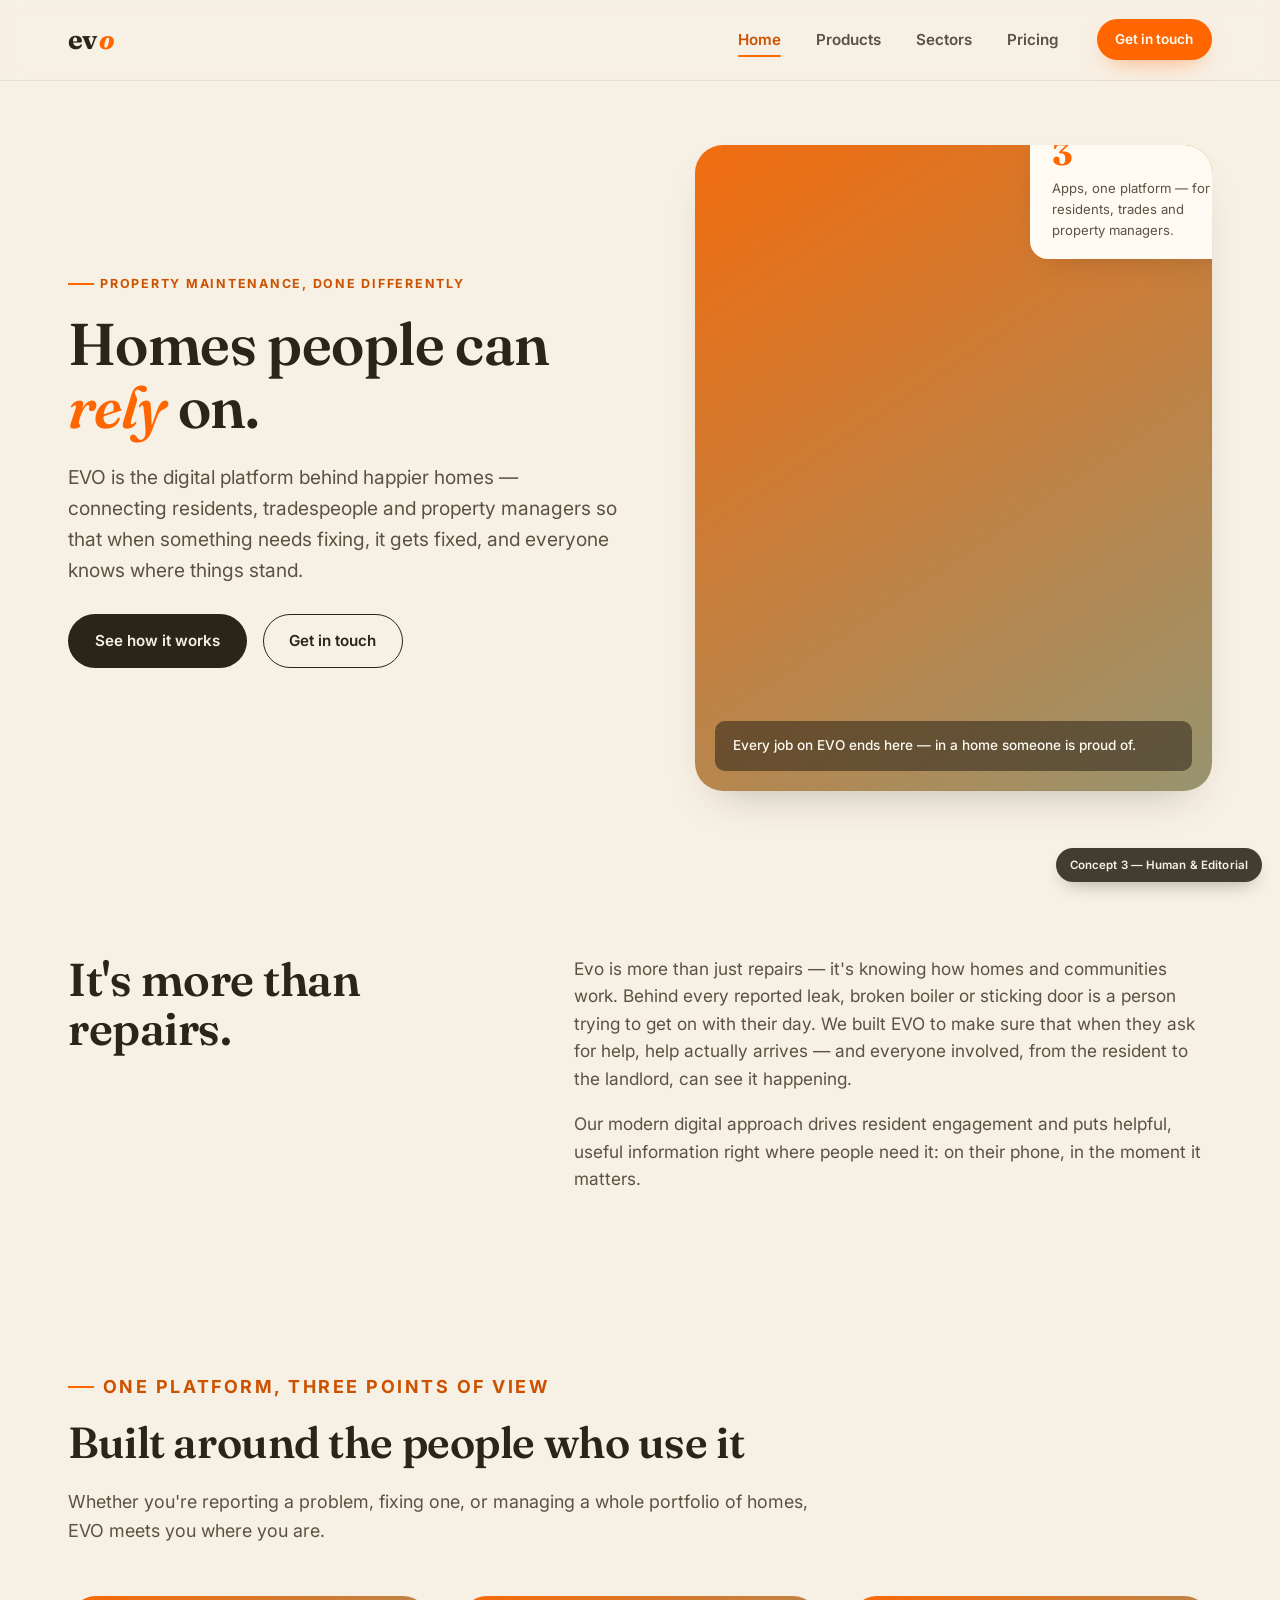
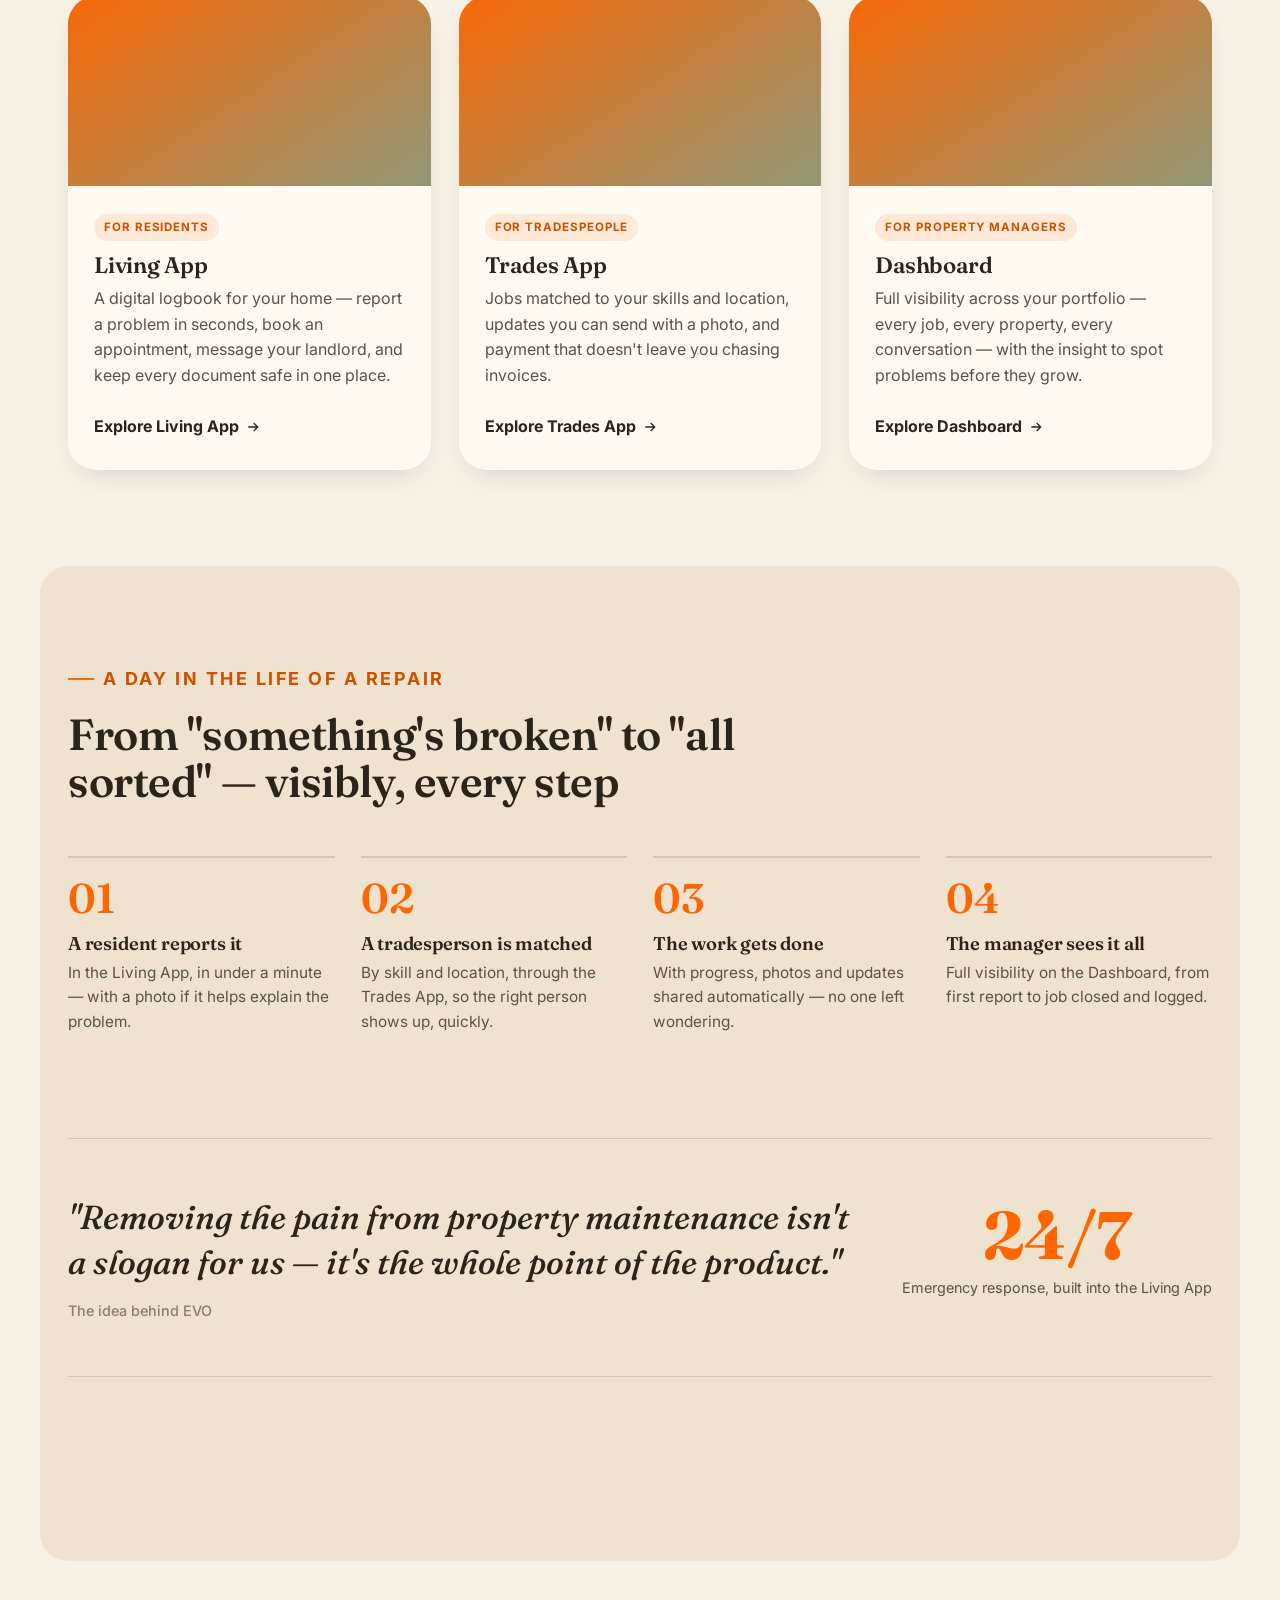
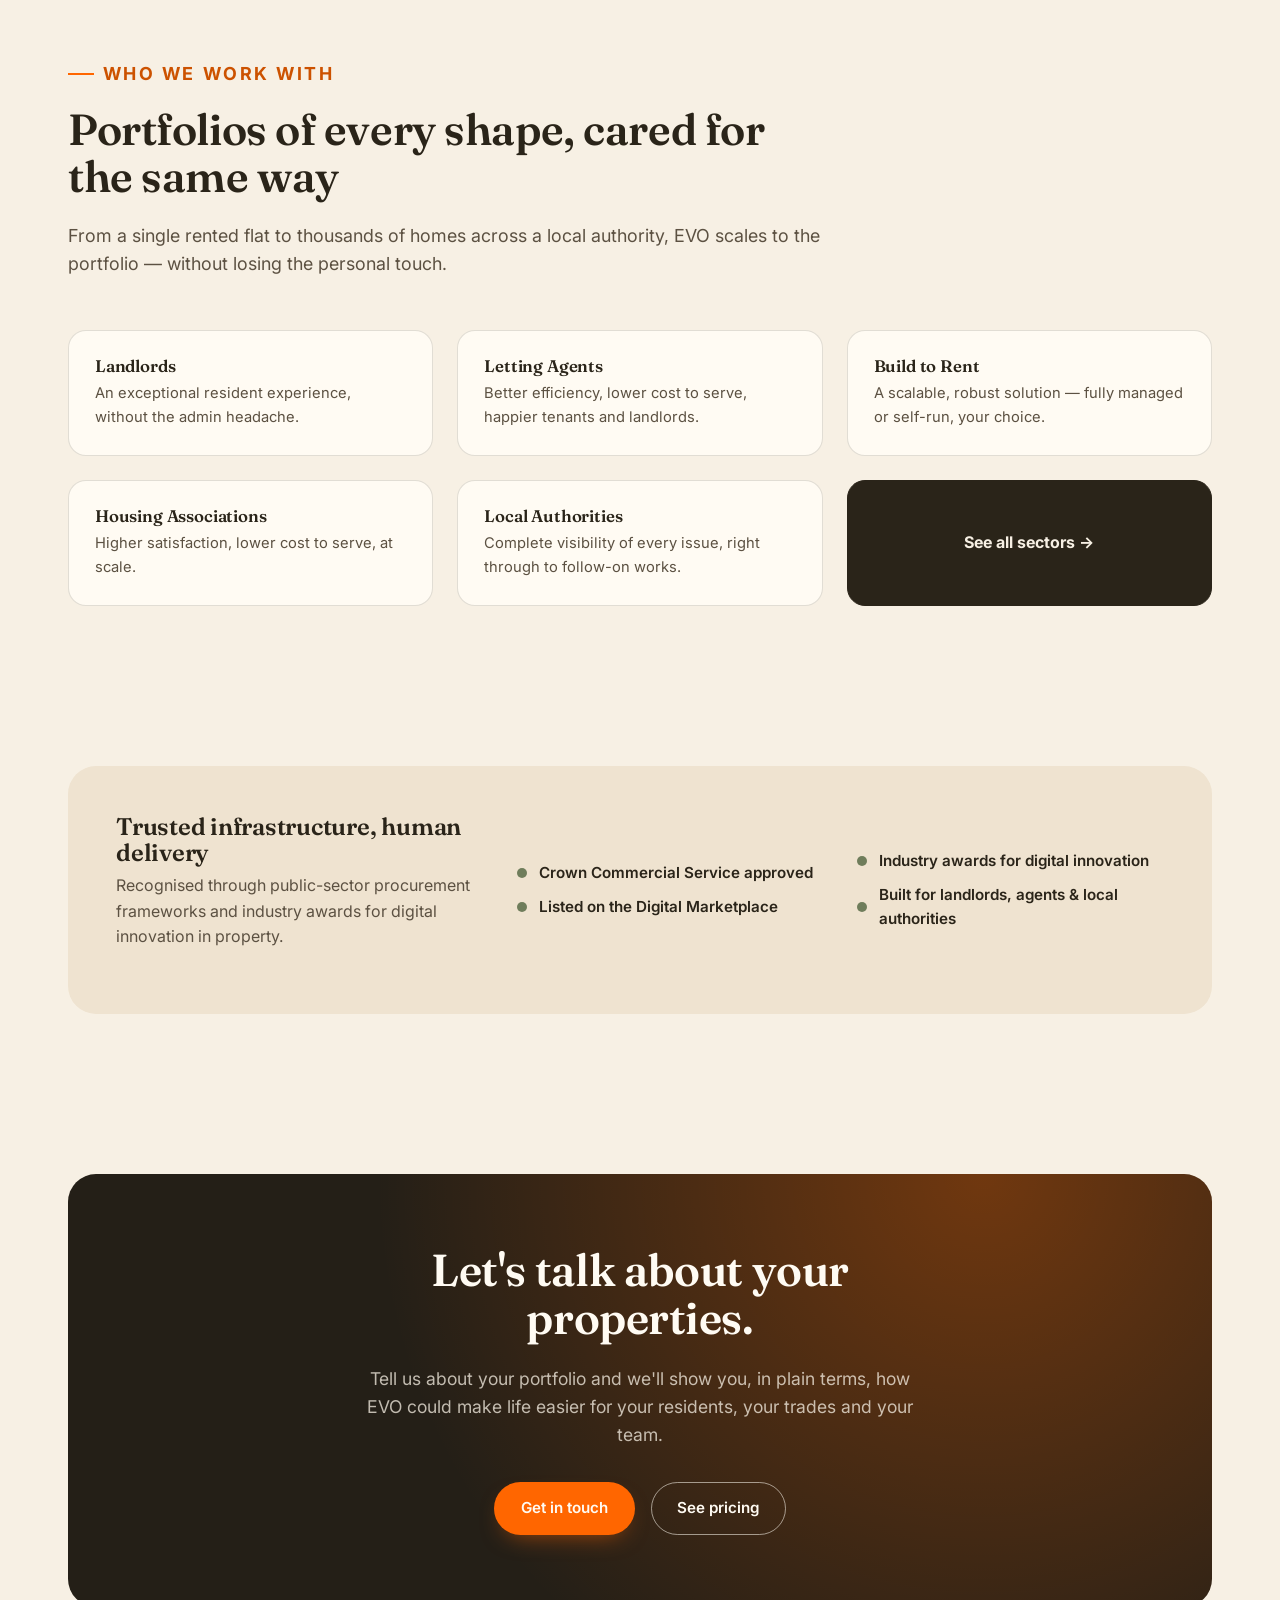
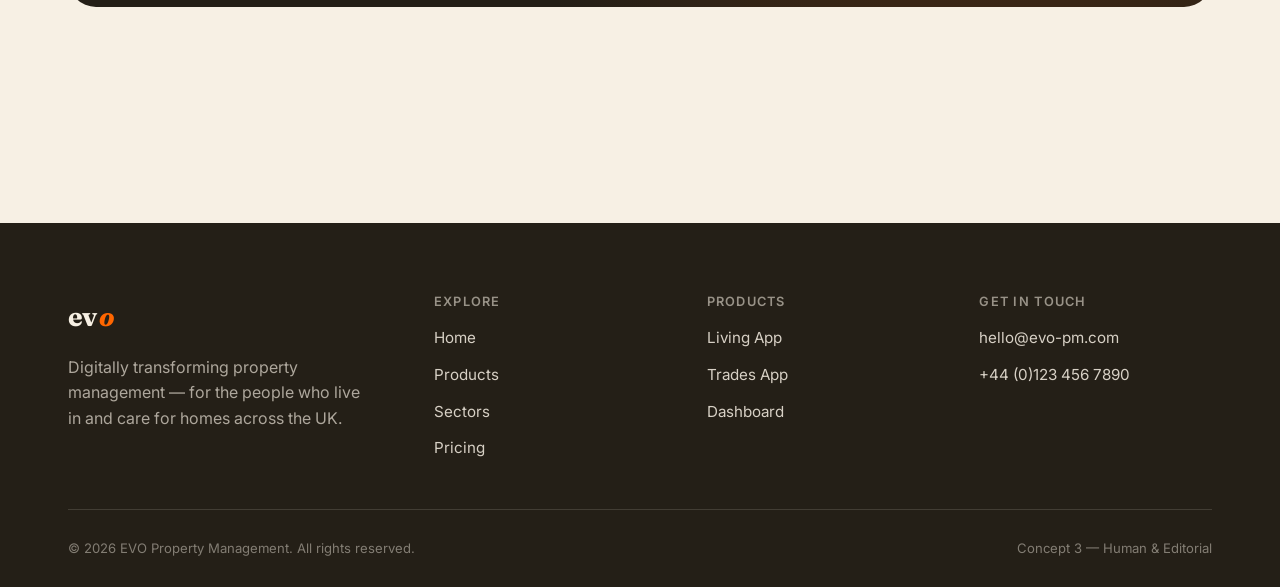
==== commit 292ced5f: "Update index.html" ====
--- a/index.html
+++ b/index.html
@@ -47,7 +47,7 @@
           </div>
         </div>
         <div class="hero-media">
-          <img src="https://images.unsplash.com/photo-1600585154340-be6161a56a0c?auto=format&fit=crop&w=1200&q=80" alt="A warm, sunlit living room in a well-kept home" loading="eager" onerror="this.onerror=null;this.src='data:image/svg+xml,%3Csvg%20xmlns%3D%27http%3A%2F%2Fwww.w3.org%2F2000%2Fsvg%27%20width%3D%271200%27%20height%3D%27800%27%3E%3Cdefs%3E%3ClinearGradient%20id%3D%27g%27%20x1%3D%270%27%20y1%3D%270%27%20x2%3D%271%27%20y2%3D%271%27%3E%3Cstop%20offset%3D%270%25%27%20stop-color%3D%27%23C97C5D%27%2F%3E%3Cstop%20offset%3D%27100%25%27%20stop-color%3D%27%238A9A7E%27%2F%3E%3C%2FlinearGradient%3E%3C%2Fdefs%3E%3Crect%20width%3D%271200%27%20height%3D%27800%27%20fill%3D%27url%28%23g%29%27%2F%3E%3C%2Fsvg%3E';this.style.objectFit='cover';" />
+          <img src="https://images.unsplash.com/photo-1600585154340-be6161a56a0c?auto=format&fit=crop&w=1200&q=80" alt="A warm, sunlit living room in a well-kept home" loading="eager" onerror="this.onerror=null;this.src='data:image/svg+xml,%3Csvg%20xmlns%3D%27http%3A%2F%2Fwww.w3.org%2F2000%2Fsvg%27%20width%3D%271200%27%20height%3D%27800%27%3E%3Cdefs%3E%3ClinearGradient%20id%3D%27g%27%20x1%3D%270%27%20y1%3D%270%27%20x2%3D%271%27%20y2%3D%271%27%3E%3Cstop%20offset%3D%270%25%27%20stop-color%3D%27%23FF6600%27%2F%3E%3Cstop%20offset%3D%27100%25%27%20stop-color%3D%27%238A9A7E%27%2F%3E%3C%2FlinearGradient%3E%3C%2Fdefs%3E%3Crect%20width%3D%271200%27%20height%3D%27800%27%20fill%3D%27url%28%23g%29%27%2F%3E%3C%2Fsvg%3E';this.style.objectFit='cover';" />
           <div class="media-caption">Every job on EVO ends here — in a home someone is proud of.</div>
           <div class="hero-accent-card">
             <span class="num">3</span>
@@ -80,7 +80,7 @@
         <div class="trio reveal">
           <article class="trio-card">
             <div class="card-media">
-              <img src="https://images.unsplash.com/photo-1521791136064-7986c2920216?auto=format&fit=crop&w=800&q=80" alt="A resident relaxing at home, phone in hand" onerror="this.onerror=null;this.src='data:image/svg+xml,%3Csvg%20xmlns%3D%27http%3A%2F%2Fwww.w3.org%2F2000%2Fsvg%27%20width%3D%271200%27%20height%3D%27800%27%3E%3Cdefs%3E%3ClinearGradient%20id%3D%27g%27%20x1%3D%270%27%20y1%3D%270%27%20x2%3D%271%27%20y2%3D%271%27%3E%3Cstop%20offset%3D%270%25%27%20stop-color%3D%27%23C97C5D%27%2F%3E%3Cstop%20offset%3D%27100%25%27%20stop-color%3D%27%238A9A7E%27%2F%3E%3C%2FlinearGradient%3E%3C%2Fdefs%3E%3Crect%20width%3D%271200%27%20height%3D%27800%27%20fill%3D%27url%28%23g%29%27%2F%3E%3C%2Fsvg%3E';this.style.objectFit='cover';" />
+              <img src="https://images.unsplash.com/photo-1521791136064-7986c2920216?auto=format&fit=crop&w=800&q=80" alt="A resident relaxing at home, phone in hand" onerror="this.onerror=null;this.src='data:image/svg+xml,%3Csvg%20xmlns%3D%27http%3A%2F%2Fwww.w3.org%2F2000%2Fsvg%27%20width%3D%271200%27%20height%3D%27800%27%3E%3Cdefs%3E%3ClinearGradient%20id%3D%27g%27%20x1%3D%270%27%20y1%3D%270%27%20x2%3D%271%27%20y2%3D%271%27%3E%3Cstop%20offset%3D%270%25%27%20stop-color%3D%27%23FF6600%27%2F%3E%3Cstop%20offset%3D%27100%25%27%20stop-color%3D%27%238A9A7E%27%2F%3E%3C%2FlinearGradient%3E%3C%2Fdefs%3E%3Crect%20width%3D%271200%27%20height%3D%27800%27%20fill%3D%27url%28%23g%29%27%2F%3E%3C%2Fsvg%3E';this.style.objectFit='cover';" />
             </div>
             <div class="card-body">
               <span class="tag">For residents</span>
@@ -94,7 +94,7 @@
 
           <article class="trio-card">
             <div class="card-media">
-              <img src="https://images.unsplash.com/photo-1560518883-ce09059eeffa?auto=format&fit=crop&w=800&q=80" alt="A tradesperson's hands using tools on a repair job" onerror="this.onerror=null;this.src='data:image/svg+xml,%3Csvg%20xmlns%3D%27http%3A%2F%2Fwww.w3.org%2F2000%2Fsvg%27%20width%3D%271200%27%20height%3D%27800%27%3E%3Cdefs%3E%3ClinearGradient%20id%3D%27g%27%20x1%3D%270%27%20y1%3D%270%27%20x2%3D%271%27%20y2%3D%271%27%3E%3Cstop%20offset%3D%270%25%27%20stop-color%3D%27%23C97C5D%27%2F%3E%3Cstop%20offset%3D%27100%25%27%20stop-color%3D%27%238A9A7E%27%2F%3E%3C%2FlinearGradient%3E%3C%2Fdefs%3E%3Crect%20width%3D%271200%27%20height%3D%27800%27%20fill%3D%27url%28%23g%29%27%2F%3E%3C%2Fsvg%3E';this.style.objectFit='cover';" />
+              <img src="https://images.unsplash.com/photo-1560518883-ce09059eeffa?auto=format&fit=crop&w=800&q=80" alt="A tradesperson's hands using tools on a repair job" onerror="this.onerror=null;this.src='data:image/svg+xml,%3Csvg%20xmlns%3D%27http%3A%2F%2Fwww.w3.org%2F2000%2Fsvg%27%20width%3D%271200%27%20height%3D%27800%27%3E%3Cdefs%3E%3ClinearGradient%20id%3D%27g%27%20x1%3D%270%27%20y1%3D%270%27%20x2%3D%271%27%20y2%3D%271%27%3E%3Cstop%20offset%3D%270%25%27%20stop-color%3D%27%23FF6600%27%2F%3E%3Cstop%20offset%3D%27100%25%27%20stop-color%3D%27%238A9A7E%27%2F%3E%3C%2FlinearGradient%3E%3C%2Fdefs%3E%3Crect%20width%3D%271200%27%20height%3D%27800%27%20fill%3D%27url%28%23g%29%27%2F%3E%3C%2Fsvg%3E';this.style.objectFit='cover';" />
             </div>
             <div class="card-body">
               <span class="tag">For tradespeople</span>
@@ -108,7 +108,7 @@
 
           <article class="trio-card">
             <div class="card-media">
-              <img src="https://images.unsplash.com/photo-1556909212-d5b604d0c90d?auto=format&fit=crop&w=800&q=80" alt="A bright, well-organised home office interior" onerror="this.onerror=null;this.src='data:image/svg+xml,%3Csvg%20xmlns%3D%27http%3A%2F%2Fwww.w3.org%2F2000%2Fsvg%27%20width%3D%271200%27%20height%3D%27800%27%3E%3Cdefs%3E%3ClinearGradient%20id%3D%27g%27%20x1%3D%270%27%20y1%3D%270%27%20x2%3D%271%27%20y2%3D%271%27%3E%3Cstop%20offset%3D%270%25%27%20stop-color%3D%27%23C97C5D%27%2F%3E%3Cstop%20offset%3D%27100%25%27%20stop-color%3D%27%238A9A7E%27%2F%3E%3C%2FlinearGradient%3E%3C%2Fdefs%3E%3Crect%20width%3D%271200%27%20height%3D%27800%27%20fill%3D%27url%28%23g%29%27%2F%3E%3C%2Fsvg%3E';this.style.objectFit='cover';" />
+              <img src="https://images.unsplash.com/photo-1556909212-d5b604d0c90d?auto=format&fit=crop&w=800&q=80" alt="A bright, well-organised home office interior" onerror="this.onerror=null;this.src='data:image/svg+xml,%3Csvg%20xmlns%3D%27http%3A%2F%2Fwww.w3.org%2F2000%2Fsvg%27%20width%3D%271200%27%20height%3D%27800%27%3E%3Cdefs%3E%3ClinearGradient%20id%3D%27g%27%20x1%3D%270%27%20y1%3D%270%27%20x2%3D%271%27%20y2%3D%271%27%3E%3Cstop%20offset%3D%270%25%27%20stop-color%3D%27%23FF6600%27%2F%3E%3Cstop%20offset%3D%27100%25%27%20stop-color%3D%27%238A9A7E%27%2F%3E%3C%2FlinearGradient%3E%3C%2Fdefs%3E%3Crect%20width%3D%271200%27%20height%3D%27800%27%20fill%3D%27url%28%23g%29%27%2F%3E%3C%2Fsvg%3E';this.style.objectFit='cover';" />
             </div>
             <div class="card-body">
               <span class="tag">For property managers</span>
--- a/styles.css
+++ b/styles.css
@@ -11,9 +11,9 @@
   --ink-faint: #8a7d6a;
   --line: rgba(42, 36, 25, 0.14);
   --line-soft: rgba(42, 36, 25, 0.08);
-  --terracotta: #bf5b3a;
-  --terracotta-dark: #9c472b;
-  --terracotta-tint: #f3ddd0;
+  --terracotta: #ff6600;      /* brand orange */
+  --terracotta-dark: #cc5200;
+  --terracotta-tint: #ffe8d6;
   --sage: #6f7d5b;
   --sage-dark: #545f42;
   --sage-tint: #dfe4d2;
@@ -109,7 +109,7 @@
 .btn-primary {
   background: var(--terracotta);
   color: var(--paper);
-  box-shadow: 0 10px 24px -12px rgba(191, 91, 58, 0.65);
+  box-shadow: 0 10px 24px -12px rgba(255, 102, 0, 0.65);
 }
 .btn-primary:hover { background: var(--terracotta-dark); transform: translateY(-2px); }
 
@@ -349,7 +349,7 @@
   background-image: radial-gradient(circle at 20% 20%, rgba(255,255,255,0.25), transparent 55%);
 }
 .texture-sage { background: linear-gradient(150deg, var(--sage) 0%, #4d5940 100%); }
-.texture-terracotta { background: linear-gradient(150deg, var(--terracotta) 0%, #7c3d24 100%); }
+.texture-terracotta { background: linear-gradient(150deg, var(--terracotta) 0%, #992e00 100%); }
 .texture-cream { background: linear-gradient(150deg, var(--cream-deep) 0%, #d9c9a8 100%); }
 
 /* ---------------------------------- Intro / lead sections ---------------------------------- */
@@ -564,7 +564,7 @@
   content: "";
   position: absolute;
   inset: 0;
-  background: radial-gradient(circle at 80% 0%, rgba(191, 91, 58, 0.35), transparent 60%);
+  background: radial-gradient(circle at 80% 0%, rgba(255, 102, 0, 0.35), transparent 60%);
 }
 .cta-band > * { position: relative; }
 .cta-band h2 { color: var(--paper); font-size: clamp(1.9rem, 3.6vw, 2.8rem); max-width: 20ch; margin: 0 auto 0.5em; }
